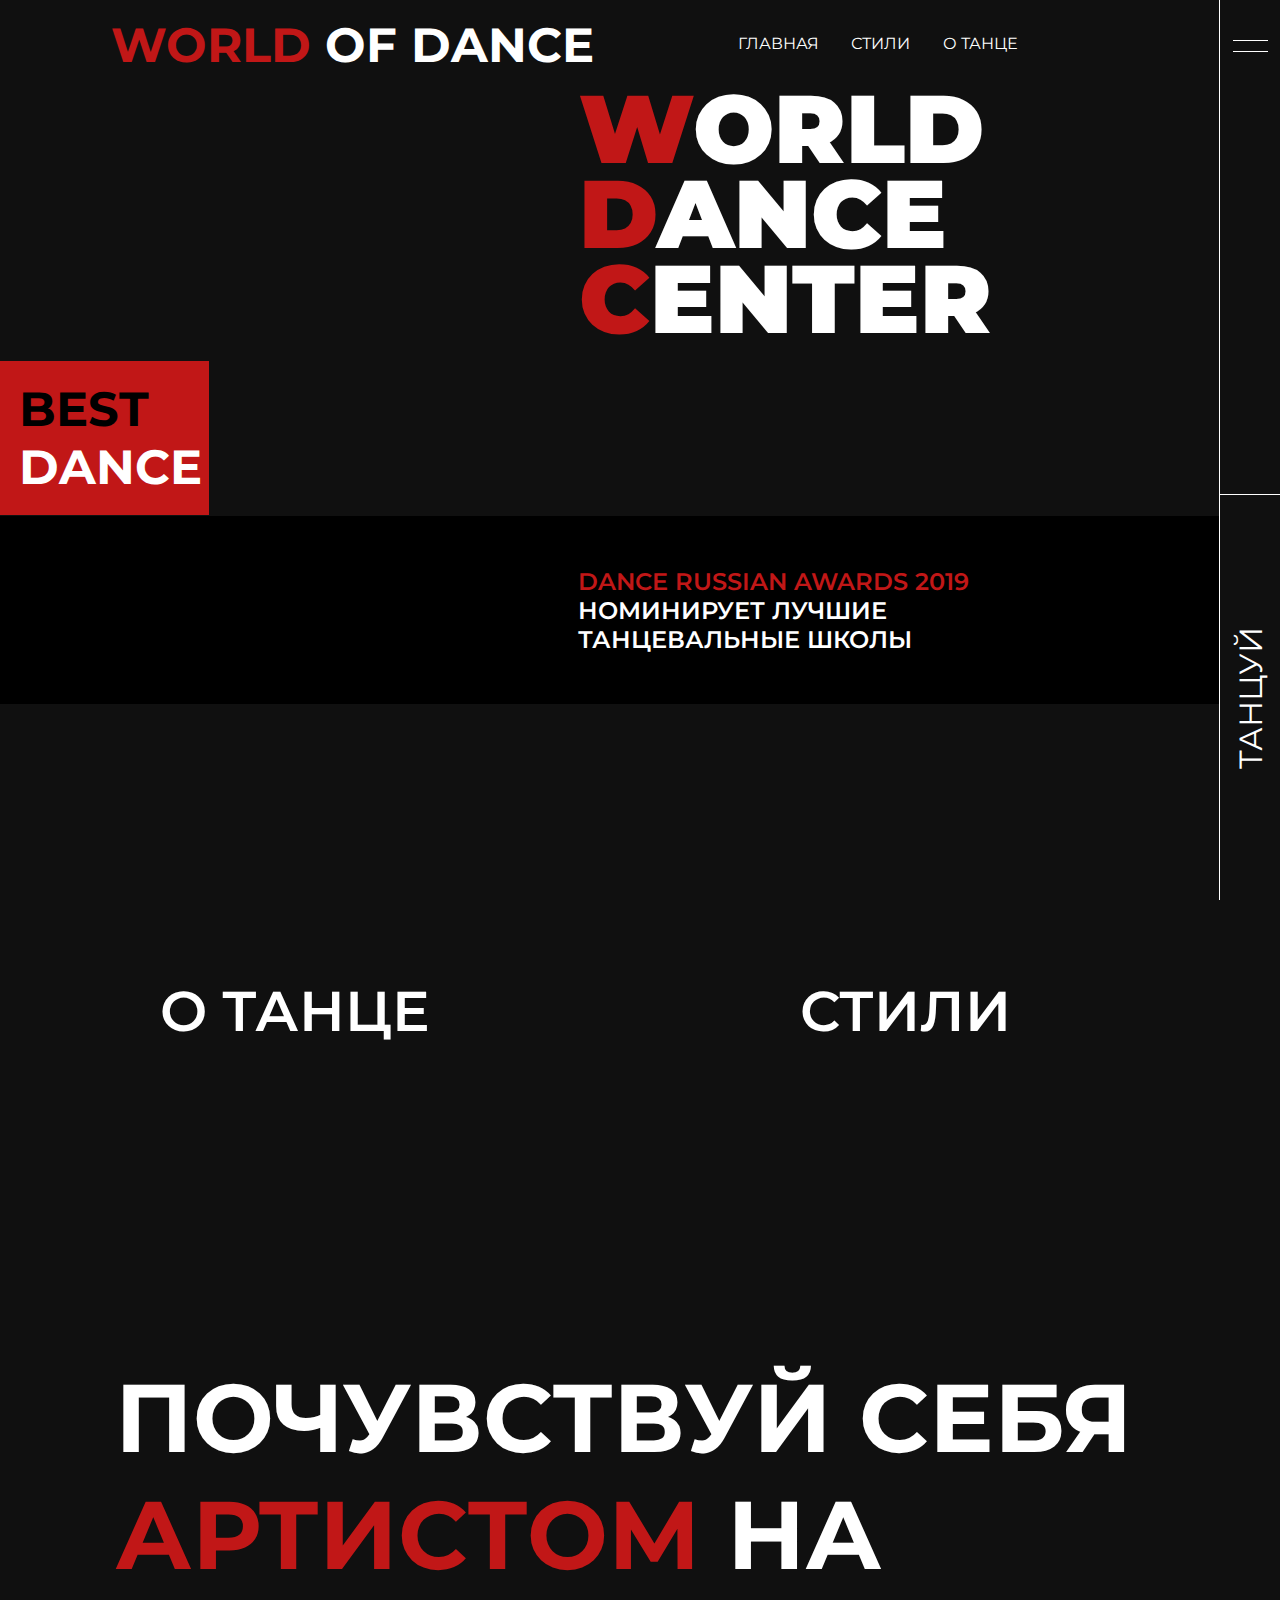
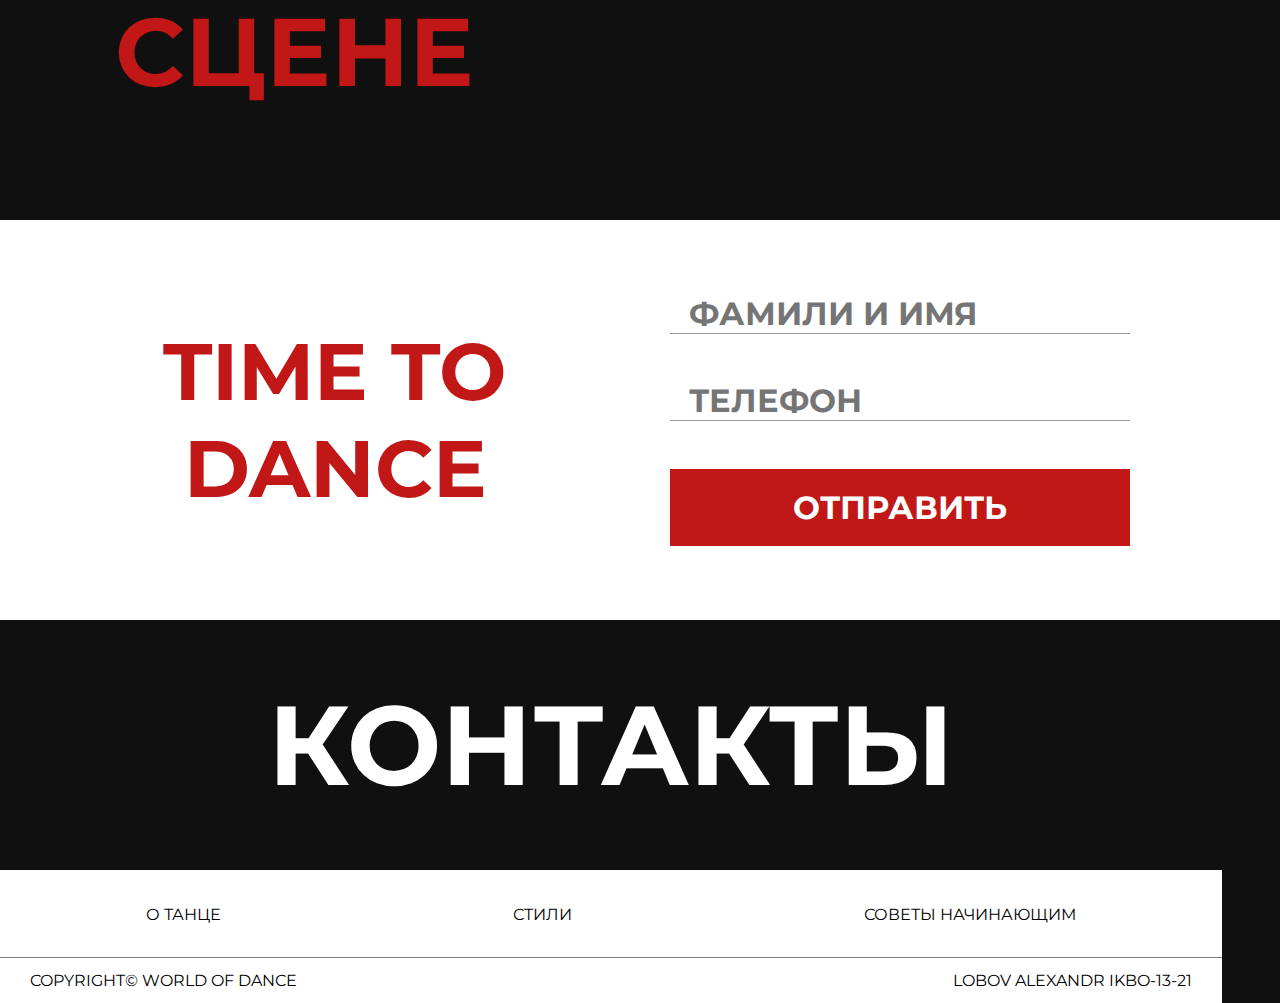
==== index.html @ f92e5a40 "Add files via upload" ====
<!DOCTYPE html>
<html lang="en">
<head>
    <meta charset="UTF-8">
    <title>WOD</title>
    <link rel="stylesheet" href="style.css">
    <meta name="viewport" content="width=device-width, initial-scale=1">
    <link rel="stylesheet" href="libs/wow/animate.min.css">
</head>
<body>
   <header>
       <div class="navigantion ">
           <div class="logo"><span>WORLD</span> OF DANCE</div>
           <div class="menu">
               <ul class="ul_menu">
                   <li class="li_menu"><a href="index.html">ГЛАВНАЯ</a></li>
                   <li class="li_menu"><a href="styles_dance.html">СТИЛИ</a></li>
                   <li class="li_menu"><a href="about_dance.html">О ТАНЦЕ</a></li>
               </ul>
           </div>
           <div class="a_burg min_burg" id="a_id_burg_min">
            <div class="burg min_line_burg"></div>
           </div>
       </div>
       
   </header>
   <div class="nav_hidden">
    <div class="nav" id="id_nav">
        <p class="p_menu"><span>М</span>еню</p>
        <ul class="menu_burg_hid">
            <li class="li_menu"><a href="index.html">Главная</a></li>
            <li class="li_menu"><a href="about_dance.html">О танце</a></li>
            <li class="li_menu"><a href="styles_dance.html">Стили</a></li>
            <li class="li_menu"><a href="contacts.html">Контакты</a></li>
        </ul>
    </div></div>
    <aside class="right_menu">
       
        <div class="menu_burg">
          <div class="a_burg" id="a_id_burg">
            <div class="burg "></div>
           </div>
        </div>
        <div class="zapis">
            <a class="zapis_a">ТАНЦУЙ</a>
        </div>
    </aside>
    <main>
        <div class="grid_content">
            
            <div class="fon_dance_top">
                <div class="d_b_school">
                    <div class="img_d_b_s"></div>
                    <p class="d_b_s_p wow fadeInLeft">
                        <span>BEST</span>
                        DANCE
                    </p>
                </div>
                <div class="moscow_dance ">
                   <p class="p_moscow_dance wow fadeInDown">
                       <span>W</span>ORLD
                       <span>D</span>ANCE
                       <span>C</span>ENTER
                   </p>
                   <div class="video">
                     <video autoplay muted loop src="video/videoplayback.webm" class="video_teg"></video>
                   </div> 
                </div>
            </div>
              </div>
            


                <div class="dra">
                    <video src="video/rda.mp4" playsinline preload="none" autoplay muted loop class="dra_v" ></video>
                    <p class="opis_dra">
<span>DANCE RUSSIAN AWARDS 2019</span> НОМИНИРУЕТ ЛУЧШИЕ ТАНЦЕВАЛЬНЫЕ ШКОЛЫ</p>
                </div>
                
                <div class="two_link">
                <div class="link_about wow slideInLeft">
                    <a class="link_a_about" href="about_dance.html">
                        <img class="link_img" src="img/index/f6b7d9f3c4737d4eb9dfe763569c81bc.webp" alt="">
                        <p class="link_p">О танце</p>
                    </a>
                </div>
                 <div class="link_styles wow slideInRight">
                    <a class="link_a_about" href="styles_dance.html">
                        <img class="link_img styles_img" src="img/index/0e9989d27370a3a3912f4b511bb5555a.webp" alt="">
                        <p class="link_p">стили</p>
                    </a>
                </div>
                </div>
                
                
                
                <div class="video_adv wow fadeInLeft">
                    <a href="#" class="p_adv_v">
                        Почувствуй себя <span>артистом</span> на <span>сцене</span>
                    </a>
                </div>
                <div class="form_flex wow fadeInUp">
               
            <div class="form_p_d">
            <p class="p_form">time to dance</p>
        </div>
        <div class="form">
            <form class="form_teg" action="#">
                <input class="in_form" type="text" placeholder="ФАМИЛИ И ИМЯ">
                <input class="in_form" type="tel" placeholder="ТЕЛЕФОН">
                <input class="submit_f" type="submit" value="ОТПРАВИТЬ">
            </form>
        </div>
</div>
        
        
        
       
      
        
        
        
        
        
        
    </main>

    <footer >
        <div class="contacts">
            <a href="contacts.html" class="contacts_footer_p">
                контакты
            </a>
        </div>
        <ul class="ul_footer">
            <li ><a class="elem_ul_footer" href="about_dance.html">О танце</a></li>
            <li ><a class="elem_ul_footer" href="styles_dance.html">Стили</a></li>
            <li ><a class="elem_ul_footer" href="#">Советы начинающим</a></li>
        </ul>
        <div class="copyright">
            <div class="copy_p">COPYRIGHT© World of Dance</div>
            <p class="avtor">Lobov alexandr ikbo-13-21</p>
        </div>
    </footer>
<script src="libs/wow/wow.min.js"></script>
 <script src="js/menu.js"></script>
              
              
</body>
</html>
---- style.css ----
@import url('https://fonts.googleapis.com/css2?family=Lato&family=Montserrat:wght@300;400&display=swap');
@import url('https://fonts.googleapis.com/css2?family=Lato&family=Montserrat:wght@800&display=swap');



*{
    margin: 0;
    padding: 0;
}
body{
        background-color: #101010;

}
main{
    
    padding-top: 86px;

}
.navigantion{
    width: 100%;
      height: 86px;
    display: flex;
    background-color: #101010;
    justify-content: space-around;
    align-items: center;
}
.logo{
           width: 19em;
    font-family: 'Montserrat', sans-serif;
    color: white;
    font-weight: bold;
    height: 55px;
    
    font-size: 3em;
    text-align: center;
}
.menu{
           width: 58%;
}
.ul_menu{
        color: white;
    list-style-type: none;
    font-family: 'Montserrat', sans-serif;
    display: flex;
    width: 60%;
    justify-content: space-evenly;

}
.li_menu > a{
    text-decoration: none;
    color: white;
    transition-duration: 300ms;
}
.li_menu > a:hover{
    color: red;
}
header{
        width: 100%;
        height: 86px;
    z-index: 1;
    position: fixed;
}
.right_menu{
        position: fixed;
    top: 0;
    width: 60px;
    z-index: 2;
    right: 0;
    display: flex;
    border-left: 1px solid white;
    height: 100%;
    background-color: #101010;
    flex-direction: column;
}
.menu_burg{
    width: 60px;
    border-bottom: 1px solid white;
    height: 55%;
}
.burg::after{
       content: '';
    position: absolute;
    width: 35px;
    height: 1px;
     cursor: pointer;
    top: 11px;
    background-color: white;
}
.burg{
        width: 35px;
    height: 1px;
    cursor: pointer;
    margin: auto;
    transition-duration: 300ms;
    position: relative;
    background-color: white;
    margin-top: 2.5em;
}
.zapis{
      display: flex;
    height: 45%;
    position: relative;
    justify-content: space-around;
    align-items: center;
}
.a_burg{
        height: 13px;
    cursor: pointer;
}
.menu_burg_hid{
        list-style-type: none;
    color: white;
    font-family: 'Montserrat', sans-serif;
    font-weight: 400;
    text-align: center;
    display: flex;
    flex-direction: column;
    font-size: 2em;
    height: 70%;
    justify-content: space-evenly;
}
.nav{
        position: fixed;
    right: 0;
    width: 50%;
    height: 100%;
    border-left: 1px solid white;
    background-color: #101010;
    z-index: 2;
    transition-duration: 500ms;
    transform: translateX(100%);
    opacity: 0;
}
.active_nav{
    transition-duration: 300ms;
        transform: rotate(45deg);
}
.active_nav::after{
    content: '';
    transform: rotate(90deg);
    top: 1px;
    position: absolute;
}
.nav_hidden{
        position: absolute;
    right: 0;
    width: 50%;
    height: 100%;
    overflow: hidden;
}

.p_menu{
    font-family: 'Montserrat', sans-serif;
    color: white;
    font-weight: bold;
    font-size: 5em;
    text-align: center;
}
.zapis_a{
    color: white;
    transform: rotate(-90deg);
    position: absolute;
    font-size: 2em;
    font-family: 'Montserrat', sans-serif;

}
.grid_content{
    display: grid;
    grid-template-columns: 1fr 1fr 4.5%;
}
.fon_dance_top{
    grid-column: 1/3;
    height: 430px;
    display: flex;

}
.d_b_school{
   
    width: 40%;
  

}
.img_d_b_s{
     background-image: url(img/index/fff.webp);
     
    height: 429px;
    background-size: cover;
    background-repeat: no-repeat;
}
.d_b_s_p{
      font-size: 3em;
    font-family: 'Montserrat', sans-serif;
    font-weight: bolder;
    width: 35%;
    position: relative;
    color: white;
    background-color: #C11717;
    padding: 19px;
    top: -154px;


}
.d_b_s_p > span {
    color: black;
}
.moscow_dance{
    width: 60%;
}
.p_moscow_dance{
        position: relative;
      font-size: 6em;
    font-family: 'Montserrat', sans-serif;
    font-weight: 900;
    line-height: 85px;
    color: white;
    margin-left: 10vh;

}
.video{
   z-index: -1;
    width: 100%;
    overflow: hidden;
    height: 100%;
    position: relative;
    top: -59%;
}
.p_moscow_dance > span{
    color: #C11717;
}
.video_teg{
       width: 100%;
    z-index: -10;
    margin-top: 16%;
    filter: brightness(0.5);
}
.dra{
    grid-row: 2;
    grid-column: 1/3;
    padding-top: 19px;
    padding-bottom: 19px;
    display: flex;
    background-color: black;
    justify-content: center;
    align-items: center;
    flex-wrap: wrap;
}
.opis_dra{
    font-size: 1.5em;
    color: white;
    width: 424px;
    font-weight: 600;
    font-family: 'Montserrat', sans-serif;

}
.link_about{
   width: 50%;
    height: 545px;
    overflow: hidden;
    position: relative;
}
.link_img{
        width: 100%;

    filter: brightness(0.5);

}
.styles_img{
    filter: grayscale(1);
    transition-duration: 300ms;
    
}
.link_a_about:hover .styles_img{
     filter: grayscale(0);
}
.link_p{
        position: absolute;
    left: 25%;
    text-transform: uppercase;
    font-size: 3.5em;
    color: white;
    font-weight: 600;
    font-family: 'Montserrat', sans-serif;
    top: 50%;
}
.link_p::after{
    content: '';
    background: url(img/index/arrow-r.svg);
    width: 92px;
    height: 28px;
    background-repeat: no-repeat;
    position: absolute;
    top: 21px;
    background-size: cover;
    transition-duration: 300ms;
}
.link_a_about:hover .link_p::after{
    transform: translateX(20px);
}
.link_styles{
    width: 50%;
    height: 545px;
    overflow: hidden;
    position: relative;
}
.video_adv{
    grid-row: 4;
    grid-column: 1/3;
    padding-top: 110px;
    padding-bottom: 110px;
}
.p_adv_v{
        width: 82%;
    text-transform: uppercase;
    font-size: 6em;
    font-family: 'Montserrat', sans-serif;
    font-weight: bolder;
    color: white;
    display: inherit;
    position: relative;
    margin: auto;
    text-decoration: none;
}
.p_adv_v:hover::after{
     transform: translateX(20px);
}
.p_adv_v::after{
      content: '';
    background: url(img/index/arrow-r.svg);
    position: absolute;
    width: 92px;
    background-repeat: no-repeat;
    height: 28px;
    background-size: cover;
    bottom: -15%;
    right: 2%;
    transition-duration: 300ms;

}
span{
    color: #C11717;
}
.form_p_d{
  
    background-color: white;
    height: 400px;
    display: flex;
    align-items: center;
    justify-content: space-around;
    
}
.p_form{
    font-size: 5em;
    text-transform: uppercase;
    color: #c11717;
    width: 65%;
    font-family: 'Montserrat', sans-serif;
    font-weight: bolder;
    text-align: center;

}
.form{
       display: flex;
    align-items: center;
    background-color: white;
}
.form_teg{
       display: flex;
    flex-direction: column;
    width: 100%;
    height: 300px;
    justify-content: space-around;
}
.in_form{
        border: none;
    padding-left: 19px;
    font-size: 2em;
    font-weight: 700;
    font-family: 'Montserrat', sans-serif;
    border-bottom: 1px solid rgba(0,0,0,.4);
}
.submit_f{
    padding: 19px;
    border: none;
    color: white;
    font-weight: 700;
    font-family: 'Montserrat', sans-serif;
    background-color: #c11717;
    font-size: 2em;
}
footer{
        display: grid;
    grid-template-columns: 1fr 4.5%;
}
.contacts{
        width: 100%;
    height: 250px;
    border-bottom: 1px solid white;
    display: flex;
    align-items: center;
    justify-content: space-around;
    transition-duration: 300ms;
    grid-column: 1;
}
.contacts:hover{
    background-color: #c11717;
}
.contacts_footer_p{
    text-decoration: none;
   
    font-family: 'Montserrat', sans-serif;
    font-size: 7em;
    color: white;
    font-weight: 700;
    text-transform: uppercase;
}
.ul_footer{
 background-color: white;
    height: 86px;
    display: flex;
    list-style-type: none;
    grid-row: 2;
    flex-wrap: wrap;
    justify-content: space-around;
    align-items: center;

}
.elem_ul_footer{
    font-family: 'Montserrat', sans-serif;
    text-transform: uppercase;
    text-decoration: none;
    transition-duration: 300ms;
    color: black;
}
.elem_ul_footer:hover{
    color: #c11717;
}
.form_flex{
    display: flex;
    background-color: white;
    flex-wrap: wrap;
        justify-content: flex-start;
}
.copyright{
       grid-column: 1;
    grid-row: 3;
    height: 45px;
    display: flex;
    justify-content: space-between;
    align-items: center;
    background-color: white;
    border-top: 1px solid gray;
}
.copy_p{
    font-family: 'Montserrat', sans-serif;
    text-transform: uppercase;
    margin-left: 30px;
}
.avtor{
    font-family: 'Montserrat', sans-serif;
    text-transform: uppercase;
    margin-right: 30px;
}
.style_overflow{
    overflow: hidden;
    width: 100%;
    height: 100%;
}
.slider{
    
    transform: rotate(15deg);
      overflow: visible !important;
    top: 20vh;
    height: 100%;
    z-index: 0 !important;
}
.slider__item{
    overflow: hidden;
        filter: drop-shadow(2px 10px 187px #c11717);
    max-height: 75vh;
   
}
.slider__wrapper{
    transition: all 400ms cubic-bezier(0.210, 1.050, 0.715, 0.805)  !important;
    will-change: transform;
 
}
.slider_main{
   
}
.slider_img{
     transition: all 400ms cubic-bezier(0.210, 1.050, 0.715, 0.805)  !important;
    width: 300%;
    left: -100%;
    height: 100% ;
    background-size: cover;
    position: absolute;
    filter: brightness(0.5);
    will-change: transform;
}
.name{
        position: absolute;
    bottom: 0;
    color: white;
    font-family: 'Montserrat', sans-serif;
    font-size: 2em;
    font-weight: bold;
}
.slider_bg{
      z-index: -1 !important;
    transform: rotate(-20deg) !important;
    top: -90vh;
    filter: brightness(2) blur(112px) saturate(6);
    left: 0vh;
    opacity: 0.15;
    
    
}
.descrip{
        position: absolute;
    font-size: 1.5em;
    font-family: 'Montserrat', sans-serif;
        top: 30vh;
    color: white;
    text-transform: uppercase;
    max-width: 24vw;
    left: 8vw;
    transition: opacity  400ms cubic-bezier(0.210, 1.050, 0.715, 0.805), transform  400ms cubic-bezier(0.210, 1.050, 0.715, 0.805);
}
.descrip.hidden{
    opacity: 0;
    transform: translateY(5vh);
}
.descrip.hidden p{
       transform: translateY(2vh);
}
.des_h{
    color: #c11717;
    font-size: 2.5em;
}
.des_p{
    opacity: 0.9;
    transition-duration: 3s;
    transition: transform  400ms cubic-bezier(0.210, 1.050, 0.715, 0.805) ;
}
.grid_about_d{
        display: grid;
    grid-template-columns: 1fr 4.5%;
}
.zag_ab{
    width: 100%;
    height: 90vh;
    display: flex;
    align-items: center;
    border-bottom: 1px solid white;
    
    justify-content: space-around;
}
.zag_ab h2{
    font-size: calc((1vh+1vw)*20);
    text-transform: uppercase;
    font-family: 'Montserrat', sans-serif;
    color: white;
}
.des_about{
    grid-row: 2;
    color: white;
    margin: auto;
    width: 90%;
    font-family: 'Montserrat', sans-serif;
    margin-top: 20px;
    border: 1px solid white;
    padding: 41px;
        padding-top: 15px;
}
.p_h{
        font-size: 2em;
    text-transform: uppercase;
    color: white;
    font-weight: bold;
        padding-top: 20px;
}
.des_p_ab{
        padding-top: 15px;
}
.img_d{
     
    width: 50%;
    height: 433px;
    background-size: cover;
    margin: auto;
}
.hiphop{
      
        background-repeat: no-repeat  !important;
    background: url(img/styles/hiphop.jpg);
    background-position: center;
    filter: brightness(0.5);
}
.strip{
    background: url(img/styles/step2-scaled.webp);
     background-size: cover;
}
.ancet_contact_col{
        grid-row: 2;
    display: flex;
    text-transform: uppercase;
}
.ancet_con{
    display: flex;
    flex-direction: column;
    padding: 8vh;
    align-items: center;
    font-family: 'Montserrat', sans-serif;
    color: white;
    justify-content: space-around;
    border-right: 1px solid white;
}
.tel_c{
    font-size: 1.5em;
    padding-bottom: 20px;
}
.metro{
        padding-top: 38px;
    font-size: 2.5em;
    font-weight: 900;
    color: #c11717;
}
.adress{
        text-align: center;
    font-size: 1.5em;
    line-height: 1.5;
    padding-top: 50px;
}
.zag_map{
    grid-row: 3;
    width: 100%;
    text-align: center;
    border-top: 1px solid white;
    color: white;
    font-size: 2em;
    font-family: 'Montserrat', sans-serif;
}
.min_burg{
    display: none;
    margin-top: 0;
        width: 5em;
}
.min_burg::after{
        width: 5em;
    top: 16px;
}
.map_google{
    grid-row: 4;
    width: 100%;
}
.two_link{
        display: flex;
    flex-wrap: wrap;
}
@media(max-width: 1080px){
    .logo{
            height: 40px;
        font-size: 2em;
    }
}

@media(max-width: 1024px){
    .d_b_school{
        display: none;
    }
    .img_d{
        width: auto;
    }
    .video_teg{
        margin-top:0 ;
    }
    .video{
            height: -webkit-fill-available ;
            top: -24% ;
    }
    .moscow_dance{
        width: 100% ;
    }
    .styles_img{
        height: 100%;
    }
    .link_p{
        left: 15% ;
    }
    .slider_main{
        top: 25vh ;
    }
    .ancet_con{
        width: 100%;
            border-top: 1px solid;
    }
    .ancet_contact_col{
        flex-wrap: wrap;
    }
}
@media(max-width:870px){
    .min_burg{
        display: block;
    }
    .nav_hidden{
        top: 86px;
    width: 100%;
        
    }
    .nav{
        border-left: 0px;
    }
    .min_line_burg{
        margin-top: 0;
    }
    .logo{
            width: 12em;
        background-position: center;
    }
    .nav{
        width: 100%;
    height: 58%;
    }
    .menu{
        display: none;
    }
    .right_menu{
        display: none;
    }
    .grid_content{
            grid-template-columns: 1fr;
    }
    .fon_dance_top{
        grid-column: 1;
    }
    .dra{
     margin-top: -6px;
        grid-column: 1;
    }
    .link_styles{
            grid-row: 4;
    grid-column: 1;
    }
    .video_adv{
            grid-row: 5;
    grid-column: 1;
    }
    .form_p_d{
        grid-row: 6;
    }
    .form{
        grid-row: 7;
    grid-column: 1;
    }
    .p_adv_v{
        width: 100%;
    }
    .p_moscow_dance{
    margin-left: 0;
            font-size: 4em;
    }
    .opis_dra{
            text-align: center;
    }
    .dra_v{
        width: 100%;
    }
    .link_about{
    grid-row: initial; 
     grid-column: initial; 
   height: initial;
    }
    .link_a_about{
        border-bottom: 4px solid #C11717;
    background-color: #C11717;
    }
    .link_styles{
        grid-row: initial; 
     grid-column: initial; 
   height: initial;
    }
    .link_p{
            top: 50%;
            font-size: 2.1em;
        right: 59px;
        left: inherit;
    }
    .link_p::after{
        width: 58px;
            background-position: right;
            top: 20%;
    }
    .video_adv{
        grid-row: initial; 
     grid-column: initial; 
            padding-top: 29px;
    padding-bottom: 34px;
    }
    .p_adv_v{
            font-size: 3em;
    }
    .link_about{
        width: 100%;
    }
    .link_styles{
         width: 100%;
    }
    .form_p_d{
    grid-row: initial;
        height:inherit;
            padding-top: 29px;
    }
    .p_form{
            font-size: 3.5em;
        width: inherit;
    }
    .form{
            height: 300px;
    }
    .in_form{
            font-size: 1.5em;
    }
    .submit_f{
         font-size: 1.5em;
    }
    .form_teg{
        width: 100%;
    }
    .copyright{
        flex-wrap: wrap;
    justify-content: space-around;
            padding-top: 9%;
    padding-bottom: 9%;
    }
    .copy_p{
        margin-left:0;
    }
    .avtor{
        margin-right:0;
    }
    .contacts_footer_p{
            font-size: 2em;
    }
    footer{
            grid-template-columns: 1fr;
    }
    .form_flex{
            justify-content: center;
    }
    .video{
        top:inherit;
    }
    .fon_dance_top{
        height:inherit;
    }
    .grid_about_d{
            grid-template-columns: 1fr ;
    }
    .des_about{
        width: inherit;
    }
    .zag_ab h2{
            font-size: calc((1vh+1vw)*8);
    }
}
@media(max-width: 1200px){
    .slider__item{
            max-height: 50vh;
    }
    .form_flex{
            justify-content: space-around;
    }
}
@media(max-width: 760px){
    .descrip{
        font-size:inherit;
        
    top: 35vh;

    }
    .des_h{
            font-size: 2.5em;

    }
    .des_p{
            font-size: 1em;
    }
    .slider{
        transform:rotate(0);
            top: 35vh;
        left: 28vw;
    }
    .slider__item{
            max-height: 40vh;
    }
    .ancet_con{
            padding: 8vh 0vh 8vh;
    }
}
@media(max-width: 760px){
    .logo{
        
            height: 30px;
        font-size: 1.5em;
    
    }
    .in_form{
            font-size: 1em;
    }
    .p_adv_v{
            font-size: 2em;
    }
    .des_about{
            padding-right: 0;
    padding-left: 5px;
    }
    .slider__item{
        max-height: 62vh;
    }
    .slider{
        left: auto;
    }
    .descrip{
                top: 18vh;
        max-width: 100vw;
    }
}
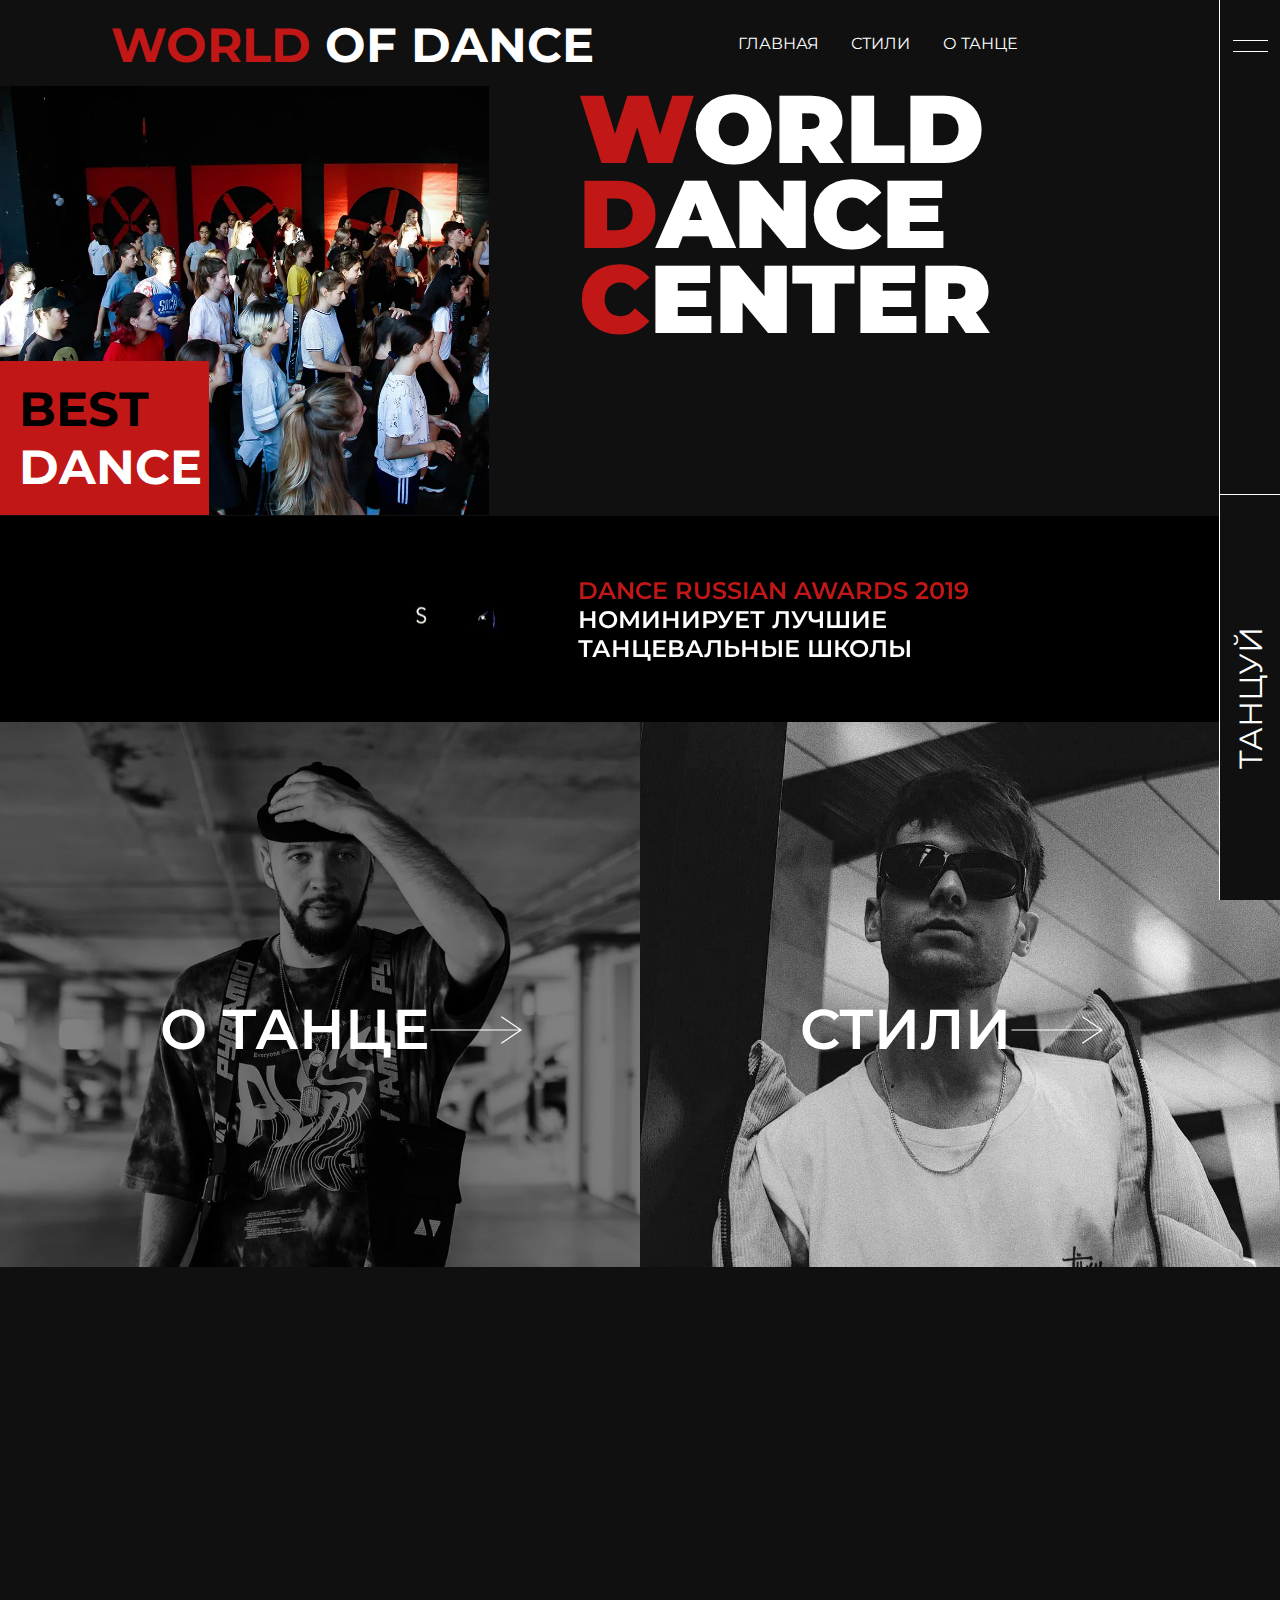
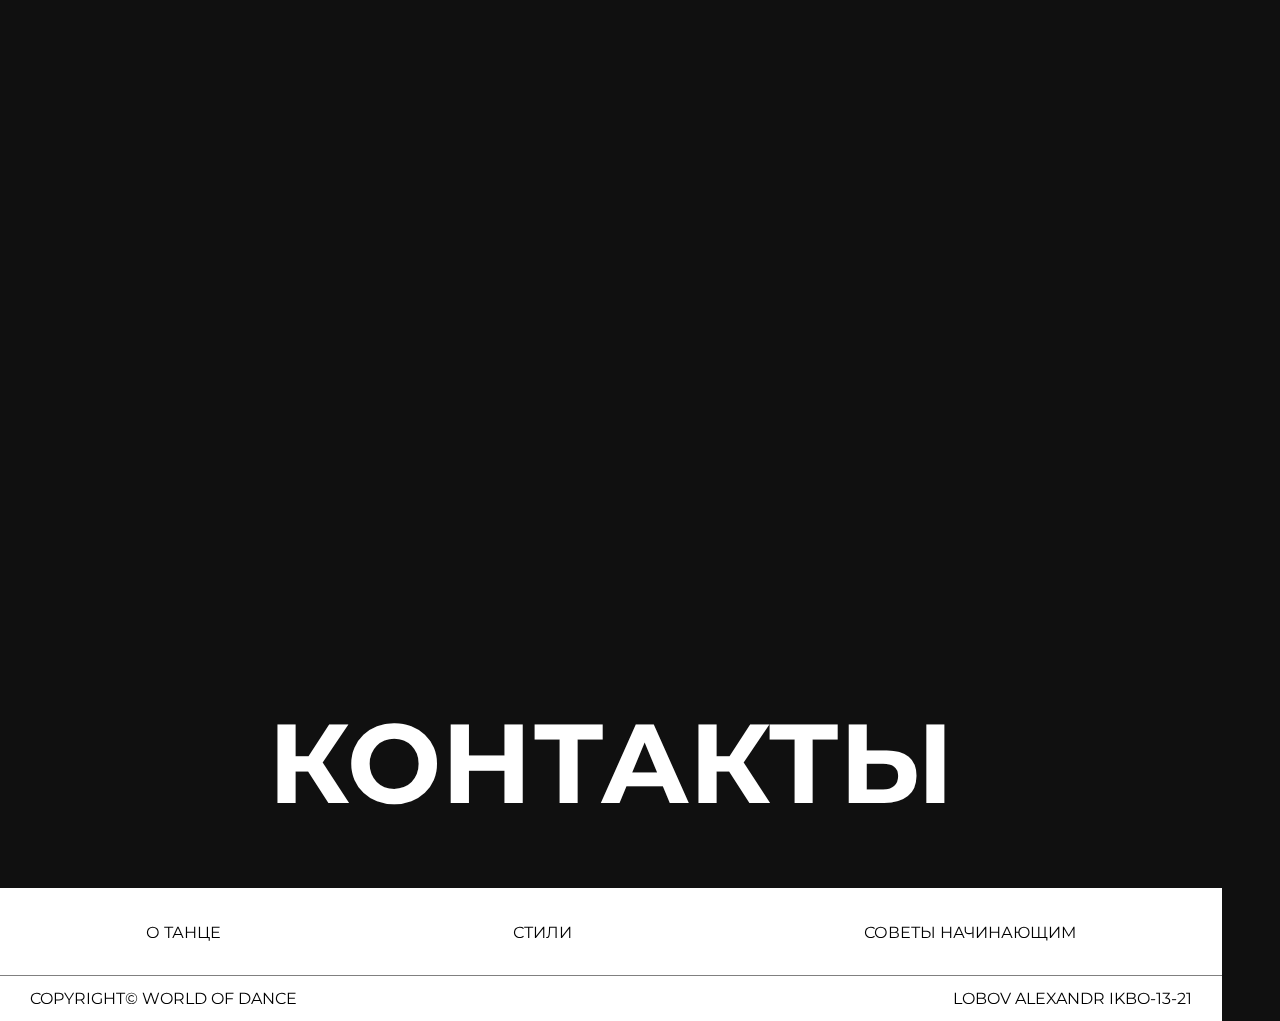
==== commit 4016833f: "Update index.html" ====
--- a/index.html
+++ b/index.html
@@ -106,7 +106,7 @@
         </div>
         <div class="form">
             <form class="form_teg" action="#">
-                <input class="in_form" type="text" placeholder="ФАМИЛИ И ИМЯ">
+                <input class="in_form" type="text" placeholder="ФАМИЛИЯ И ИМЯ">
                 <input class="in_form" type="tel" placeholder="ТЕЛЕФОН">
                 <input class="submit_f" type="submit" value="ОТПРАВИТЬ">
             </form>
@@ -146,4 +146,4 @@
               
               
 </body>
-</html>+</html>
